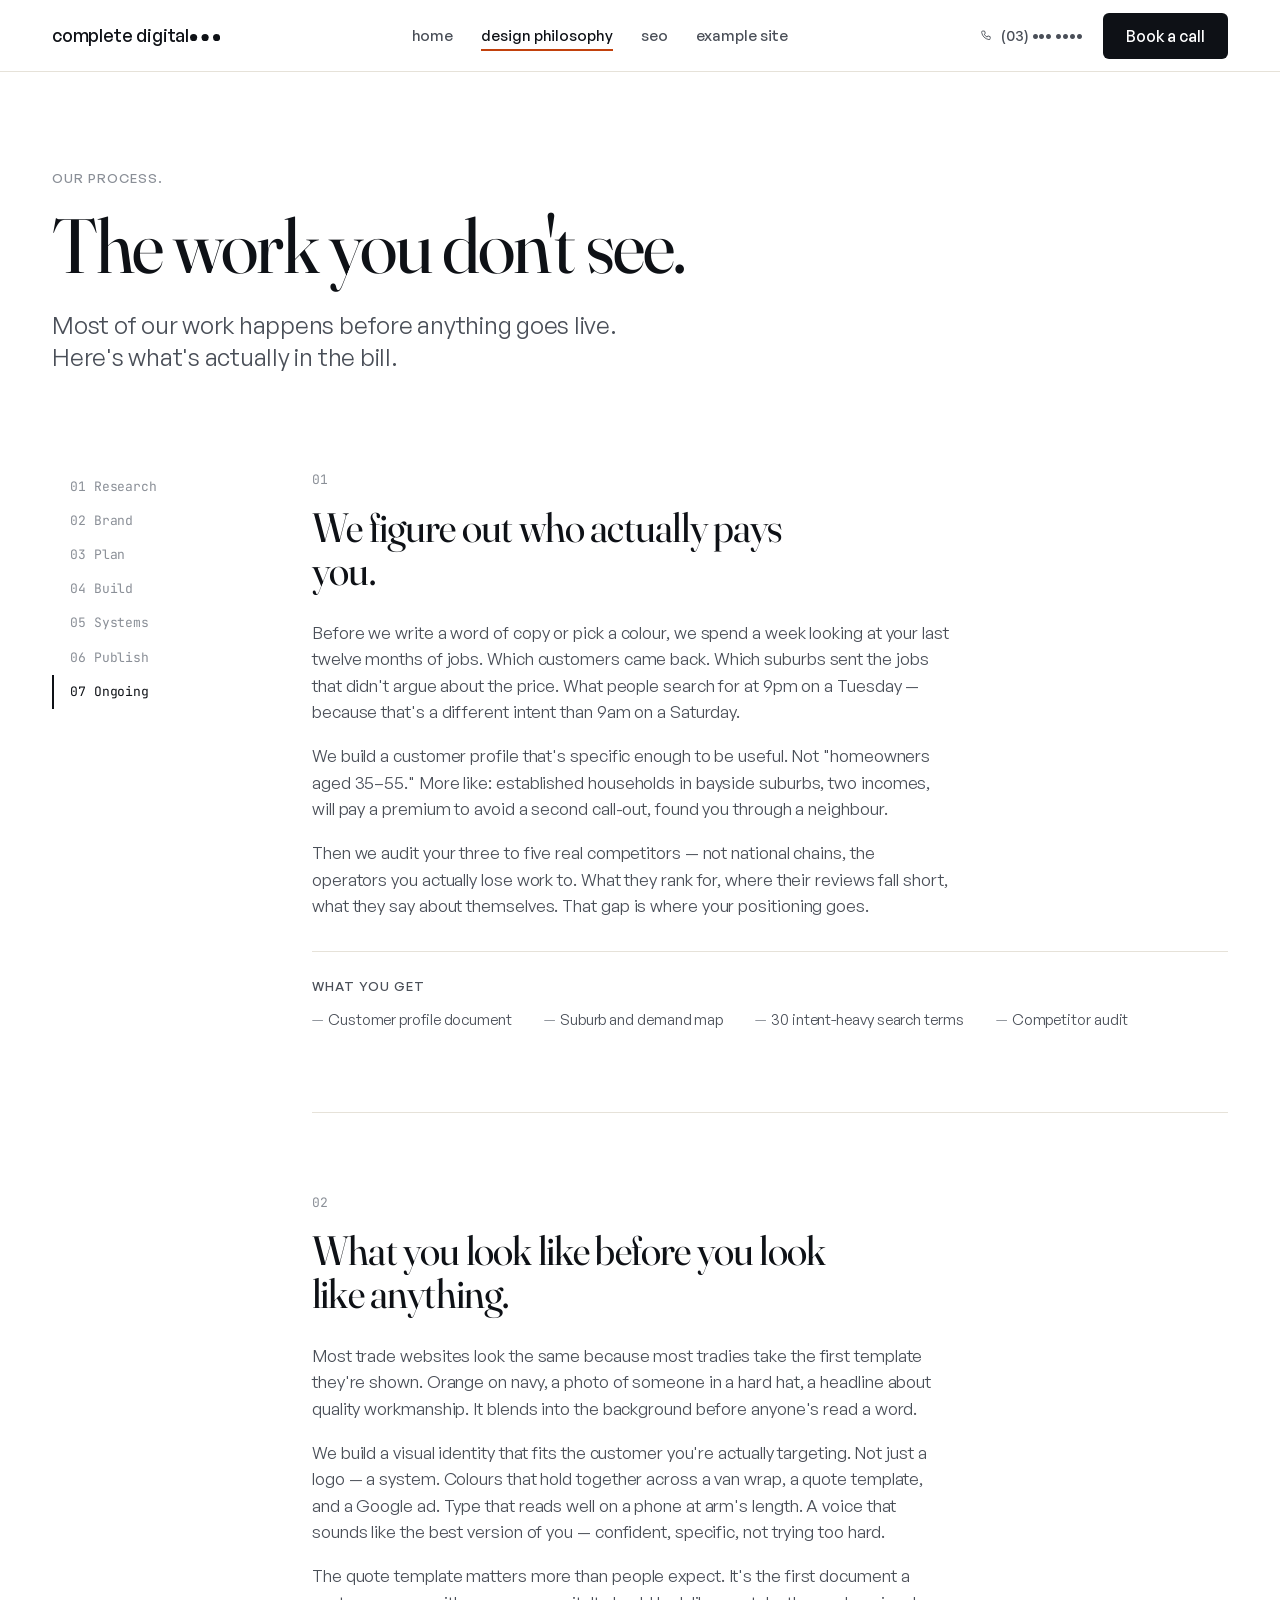
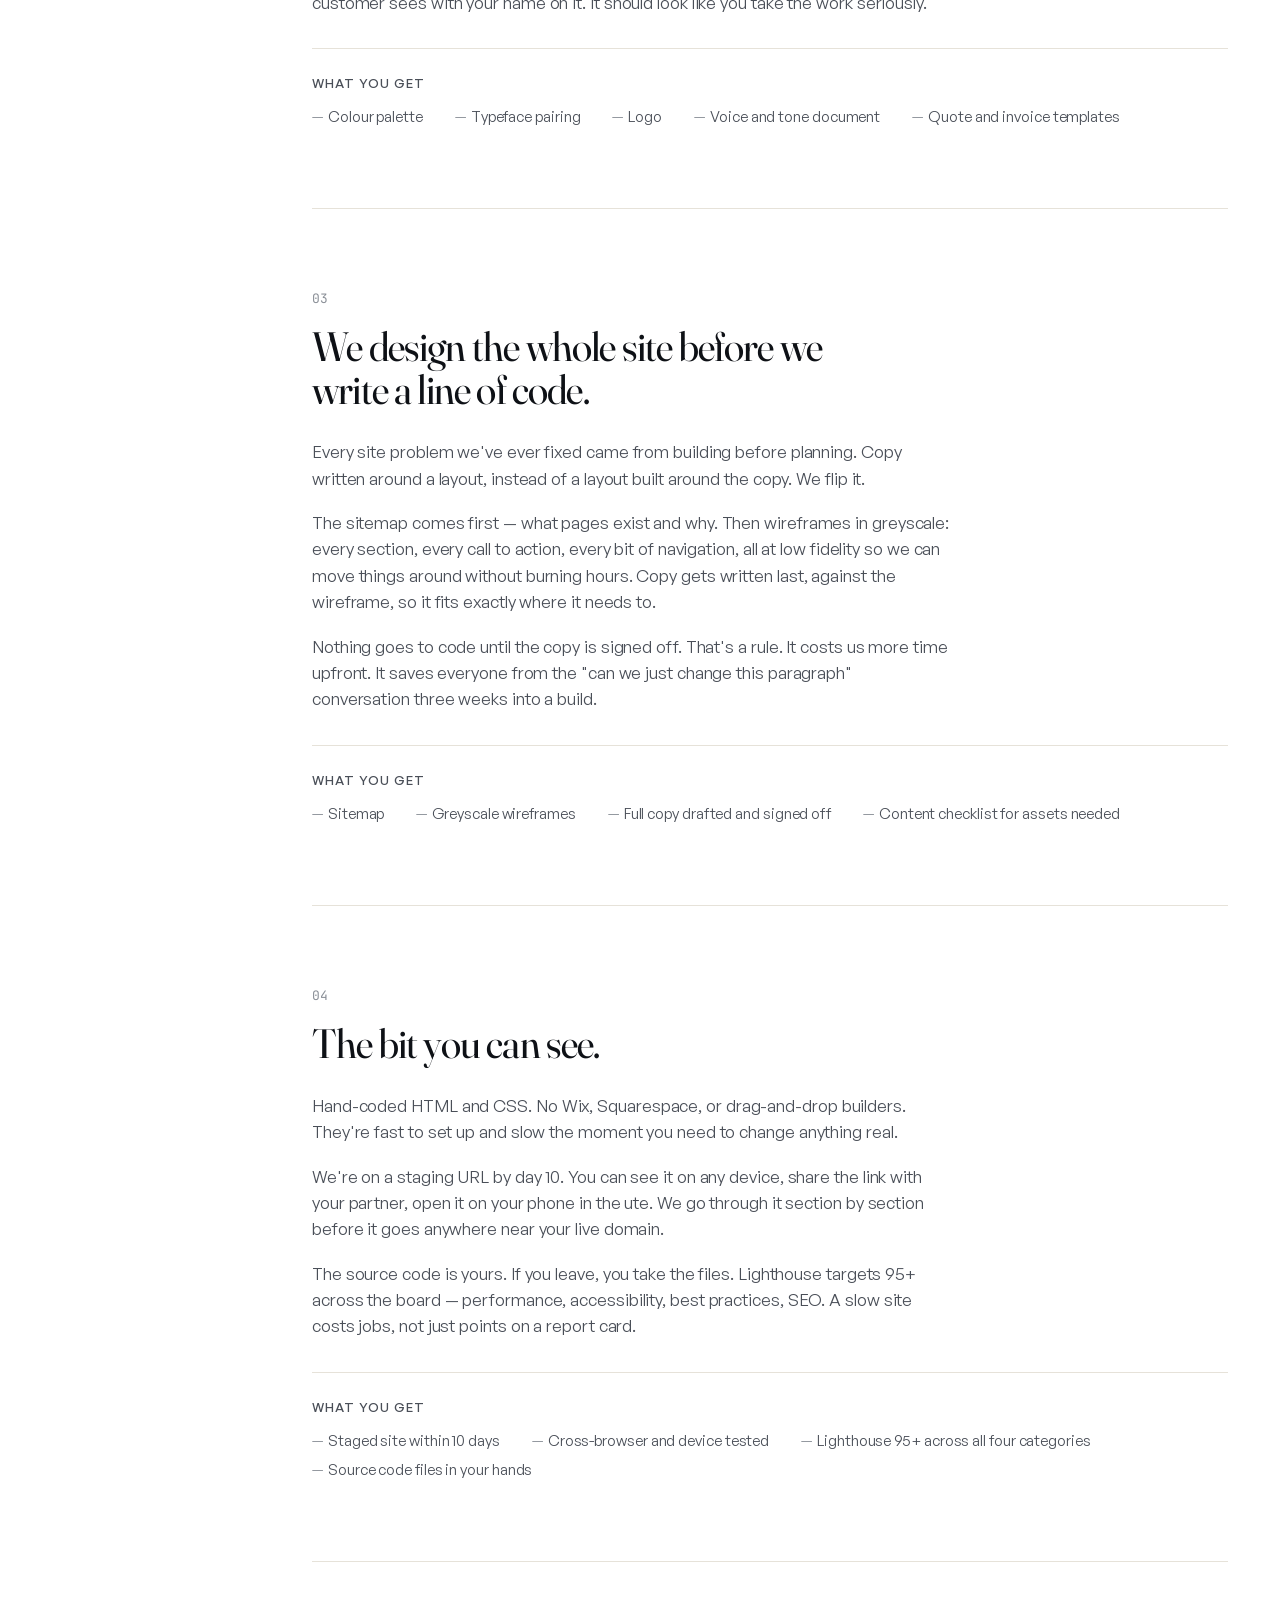
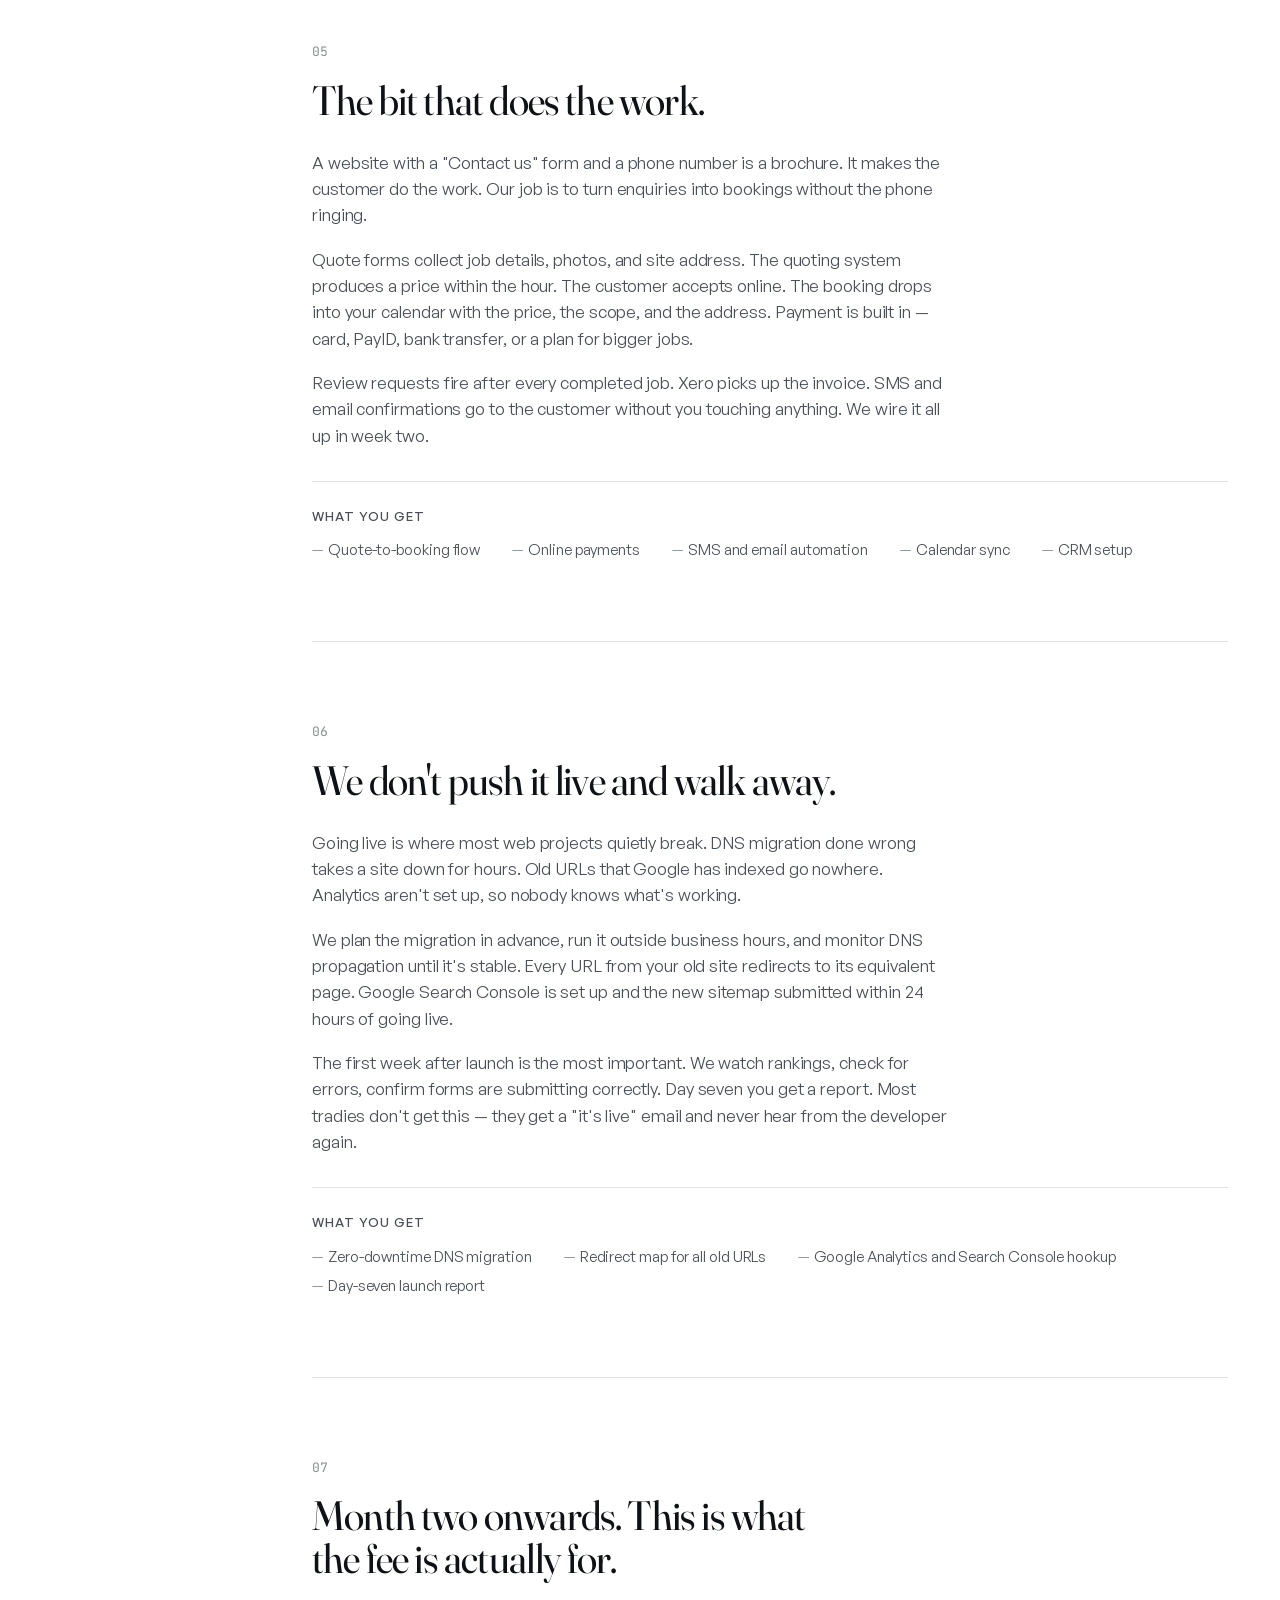
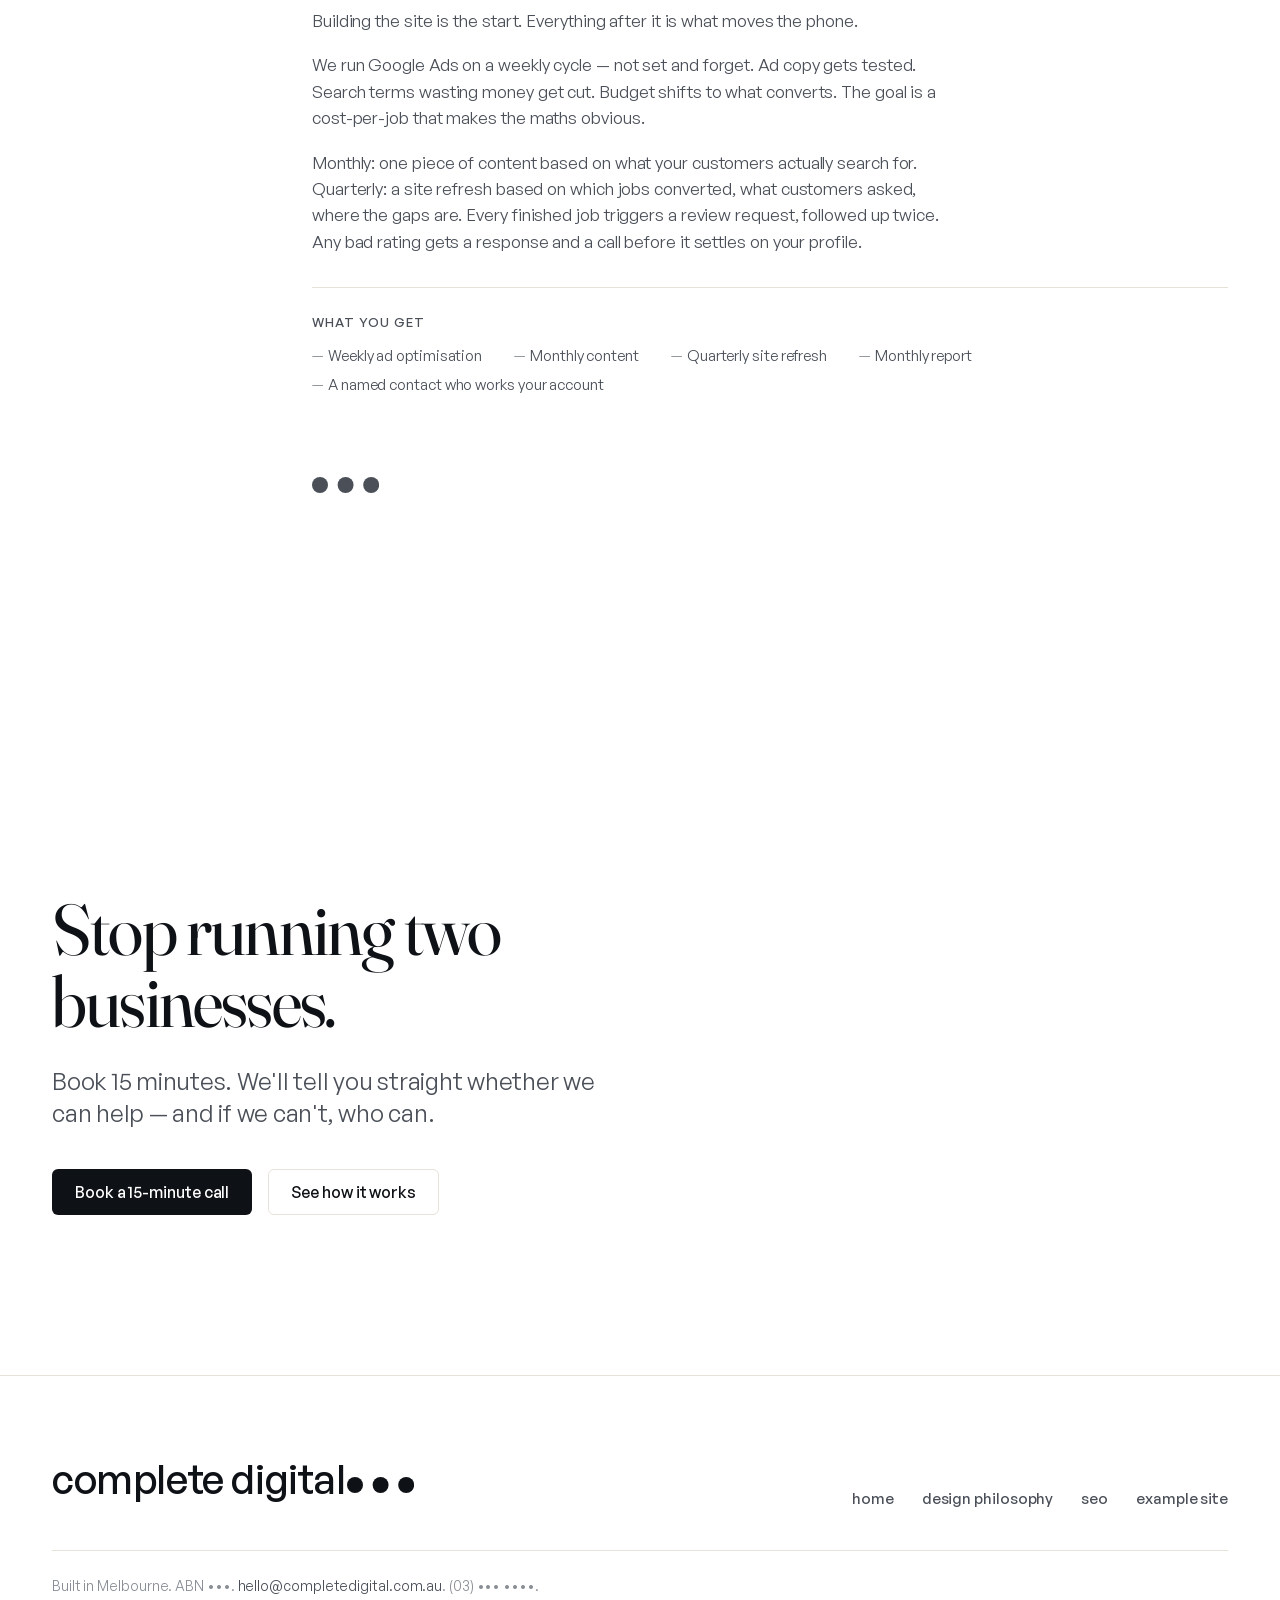
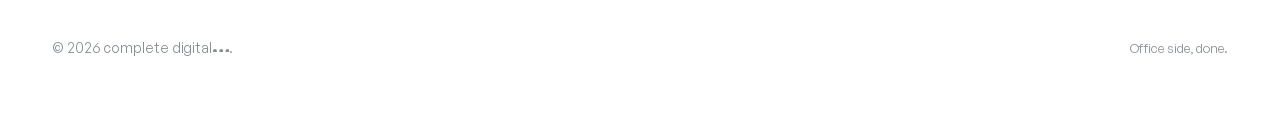
==== design-philosophy/index.html @ b942e928 "Add nav update and three inner pages Navbar now shows Home / Design philosophy / SEO / Example site " ====
<!DOCTYPE html>
<html lang="en-AU">
<head>
<meta charset="UTF-8">
<meta name="viewport" content="width=device-width, initial-scale=1">
<title>complete digital••• — design philosophy</title>
<meta name="description" content="Our seven-step process for building trade businesses: from research and brand identity through to live site, ongoing ads, and review management.">
<meta name="theme-color" content="#FFFFFF">
<link rel="icon" href="../favicon.svg" type="image/svg+xml">
<meta property="og:title" content="The work you don't see — complete digital•••">
<meta property="og:description" content="Most of our work happens before anything goes live. Here's what's actually in the bill.">
<link rel="preload" href="../fonts/general-sans-400.woff2" as="font" type="font/woff2" crossorigin>
<link rel="preload" href="../fonts/general-sans-500.woff2" as="font" type="font/woff2" crossorigin>
<link rel="preload" href="../fonts/fraunces-latin.woff2" as="font" type="font/woff2" crossorigin>
<link rel="stylesheet" href="../styles.css">
</head>
<body>

<nav class="nav" aria-label="Primary">
  <div class="nav__inner">
    <a class="logo" href="../" aria-label="complete digital, home">
      <span class="logo__words">complete digital</span><span class="logo__dots">
        <svg class="dots" viewBox="0 0 8.4 2" aria-hidden="true" focusable="false"><circle cx="1" cy="1" r="1"/><circle cx="4.2" cy="1" r="1"/><circle cx="7.4" cy="1" r="1"/></svg>
      </span>
    </a>
    <div class="nav__links">
      <a href="../">home</a>
      <a href="../design-philosophy/" aria-current="page">design philosophy</a>
      <a href="../seo/">seo</a>
      <a href="../example/">example site</a>
    </div>
    <div class="nav__actions">
      <span class="nav__tel" aria-label="Phone, placeholder">
        <svg class="ico-phone" viewBox="0 0 24 24" aria-hidden="true" focusable="false"><path d="M6.5 3.5h3l1.4 4-2 1.3a11 11 0 0 0 5 5l1.3-2 4 1.4v3a2 2 0 0 1-2.2 2A16 16 0 0 1 4.5 5.7 2 2 0 0 1 6.5 3.5Z"/></svg>
        (03) ••• ••••
      </span>
      <a class="btn btn--primary" href="../#book">Book a call</a>
    </div>
  </div>
</nav>

<main>

  <header class="page-hero">
    <div class="container">
      <p class="meta page-hero__meta js-anim">Our process.</p>
      <h1 class="page-hero__title js-anim">The work you don't see.</h1>
      <p class="page-hero__sub lead js-anim">Most of our work happens before anything goes live. Here's what's actually in the bill.</p>
    </div>
  </header>

  <section class="section" style="padding-top:0">
    <div class="container">
      <div class="dp-layout">

        <!-- Sticky sidenav — desktop only, hides on mobile -->
        <nav class="dp-sidenav" aria-label="Steps">
          <a class="dp-navitem is-active" href="#dp-01" data-target="dp-01">01 Research</a>
          <a class="dp-navitem" href="#dp-02" data-target="dp-02">02 Brand</a>
          <a class="dp-navitem" href="#dp-03" data-target="dp-03">03 Plan</a>
          <a class="dp-navitem" href="#dp-04" data-target="dp-04">04 Build</a>
          <a class="dp-navitem" href="#dp-05" data-target="dp-05">05 Systems</a>
          <a class="dp-navitem" href="#dp-06" data-target="dp-06">06 Publish</a>
          <a class="dp-navitem" href="#dp-07" data-target="dp-07">07 Ongoing</a>
        </nav>

        <!-- Step content -->
        <div class="dp-steps">

          <section class="dp-step" id="dp-01">
            <span class="dp-step__num">01</span>
            <h2 class="dp-step__title">We figure out who actually pays you.</h2>
            <div class="dp-step__body">
              <p>Before we write a word of copy or pick a colour, we spend a week looking at your last twelve months of jobs. Which customers came back. Which suburbs sent the jobs that didn't argue about the price. What people search for at 9pm on a Tuesday — because that's a different intent than 9am on a Saturday.</p>
              <p>We build a customer profile that's specific enough to be useful. Not "homeowners aged 35–55." More like: established households in bayside suburbs, two incomes, will pay a premium to avoid a second call-out, found you through a neighbour.</p>
              <p>Then we audit your three to five real competitors — not national chains, the operators you actually lose work to. What they rank for, where their reviews fall short, what they say about themselves. That gap is where your positioning goes.</p>
            </div>
            <div class="dp-deliverables">
              <p class="caption">What you get</p>
              <ul>
                <li>Customer profile document</li>
                <li>Suburb and demand map</li>
                <li>30 intent-heavy search terms</li>
                <li>Competitor audit</li>
              </ul>
            </div>
          </section>

          <section class="dp-step" id="dp-02">
            <span class="dp-step__num">02</span>
            <h2 class="dp-step__title">What you look like before you look like anything.</h2>
            <div class="dp-step__body">
              <p>Most trade websites look the same because most tradies take the first template they're shown. Orange on navy, a photo of someone in a hard hat, a headline about quality workmanship. It blends into the background before anyone's read a word.</p>
              <p>We build a visual identity that fits the customer you're actually targeting. Not just a logo — a system. Colours that hold together across a van wrap, a quote template, and a Google ad. Type that reads well on a phone at arm's length. A voice that sounds like the best version of you — confident, specific, not trying too hard.</p>
              <p>The quote template matters more than people expect. It's the first document a customer sees with your name on it. It should look like you take the work seriously.</p>
            </div>
            <div class="dp-deliverables">
              <p class="caption">What you get</p>
              <ul>
                <li>Colour palette</li>
                <li>Typeface pairing</li>
                <li>Logo</li>
                <li>Voice and tone document</li>
                <li>Quote and invoice templates</li>
              </ul>
            </div>
          </section>

          <section class="dp-step" id="dp-03">
            <span class="dp-step__num">03</span>
            <h2 class="dp-step__title">We design the whole site before we write a line of code.</h2>
            <div class="dp-step__body">
              <p>Every site problem we've ever fixed came from building before planning. Copy written around a layout, instead of a layout built around the copy. We flip it.</p>
              <p>The sitemap comes first — what pages exist and why. Then wireframes in greyscale: every section, every call to action, every bit of navigation, all at low fidelity so we can move things around without burning hours. Copy gets written last, against the wireframe, so it fits exactly where it needs to.</p>
              <p>Nothing goes to code until the copy is signed off. That's a rule. It costs us more time upfront. It saves everyone from the "can we just change this paragraph" conversation three weeks into a build.</p>
            </div>
            <div class="dp-deliverables">
              <p class="caption">What you get</p>
              <ul>
                <li>Sitemap</li>
                <li>Greyscale wireframes</li>
                <li>Full copy drafted and signed off</li>
                <li>Content checklist for assets needed</li>
              </ul>
            </div>
          </section>

          <section class="dp-step" id="dp-04">
            <span class="dp-step__num">04</span>
            <h2 class="dp-step__title">The bit you can see.</h2>
            <div class="dp-step__body">
              <p>Hand-coded HTML and CSS. No Wix, Squarespace, or drag-and-drop builders. They're fast to set up and slow the moment you need to change anything real.</p>
              <p>We're on a staging URL by day 10. You can see it on any device, share the link with your partner, open it on your phone in the ute. We go through it section by section before it goes anywhere near your live domain.</p>
              <p>The source code is yours. If you leave, you take the files. Lighthouse targets 95+ across the board — performance, accessibility, best practices, SEO. A slow site costs jobs, not just points on a report card.</p>
            </div>
            <div class="dp-deliverables">
              <p class="caption">What you get</p>
              <ul>
                <li>Staged site within 10 days</li>
                <li>Cross-browser and device tested</li>
                <li>Lighthouse 95+ across all four categories</li>
                <li>Source code files in your hands</li>
              </ul>
            </div>
          </section>

          <section class="dp-step" id="dp-05">
            <span class="dp-step__num">05</span>
            <h2 class="dp-step__title">The bit that does the work.</h2>
            <div class="dp-step__body">
              <p>A website with a "Contact us" form and a phone number is a brochure. It makes the customer do the work. Our job is to turn enquiries into bookings without the phone ringing.</p>
              <p>Quote forms collect job details, photos, and site address. The quoting system produces a price within the hour. The customer accepts online. The booking drops into your calendar with the price, the scope, and the address. Payment is built in — card, PayID, bank transfer, or a plan for bigger jobs.</p>
              <p>Review requests fire after every completed job. Xero picks up the invoice. SMS and email confirmations go to the customer without you touching anything. We wire it all up in week two.</p>
            </div>
            <div class="dp-deliverables">
              <p class="caption">What you get</p>
              <ul>
                <li>Quote-to-booking flow</li>
                <li>Online payments</li>
                <li>SMS and email automation</li>
                <li>Calendar sync</li>
                <li>CRM setup</li>
              </ul>
            </div>
          </section>

          <section class="dp-step" id="dp-06">
            <span class="dp-step__num">06</span>
            <h2 class="dp-step__title">We don't push it live and walk away.</h2>
            <div class="dp-step__body">
              <p>Going live is where most web projects quietly break. DNS migration done wrong takes a site down for hours. Old URLs that Google has indexed go nowhere. Analytics aren't set up, so nobody knows what's working.</p>
              <p>We plan the migration in advance, run it outside business hours, and monitor DNS propagation until it's stable. Every URL from your old site redirects to its equivalent page. Google Search Console is set up and the new sitemap submitted within 24 hours of going live.</p>
              <p>The first week after launch is the most important. We watch rankings, check for errors, confirm forms are submitting correctly. Day seven you get a report. Most tradies don't get this — they get a "it's live" email and never hear from the developer again.</p>
            </div>
            <div class="dp-deliverables">
              <p class="caption">What you get</p>
              <ul>
                <li>Zero-downtime DNS migration</li>
                <li>Redirect map for all old URLs</li>
                <li>Google Analytics and Search Console hookup</li>
                <li>Day-seven launch report</li>
              </ul>
            </div>
          </section>

          <section class="dp-step" id="dp-07">
            <span class="dp-step__num">07</span>
            <h2 class="dp-step__title">Month two onwards. This is what the fee is actually for.</h2>
            <div class="dp-step__body">
              <p>Building the site is the start. Everything after it is what moves the phone.</p>
              <p>We run Google Ads on a weekly cycle — not set and forget. Ad copy gets tested. Search terms wasting money get cut. Budget shifts to what converts. The goal is a cost-per-job that makes the maths obvious.</p>
              <p>Monthly: one piece of content based on what your customers actually search for. Quarterly: a site refresh based on which jobs converted, what customers asked, where the gaps are. Every finished job triggers a review request, followed up twice. Any bad rating gets a response and a call before it settles on your profile.</p>
            </div>
            <div class="dp-deliverables">
              <p class="caption">What you get</p>
              <ul>
                <li>Weekly ad optimisation</li>
                <li>Monthly content</li>
                <li>Quarterly site refresh</li>
                <li>Monthly report</li>
                <li>A named contact who works your account</li>
              </ul>
            </div>
            <div class="terminator terminator--left"><svg class="dots" viewBox="0 0 8.4 2" aria-hidden="true" focusable="false"><circle cx="1" cy="1" r="1"/><circle cx="4.2" cy="1" r="1"/><circle cx="7.4" cy="1" r="1"/></svg></div>
          </section>

        </div><!-- /.dp-steps -->
      </div><!-- /.dp-layout -->
    </div>
  </section>

  <!-- Final CTA -->
  <section class="section final" id="book">
    <div class="container">
      <h2 class="final__title">Stop running two businesses.</h2>
      <p class="final__body lead">Book 15 minutes. We'll tell you straight whether we can help — and if we can't, who can.</p>
      <div class="final__ctas">
        <a class="btn btn--primary" href="../#book">Book a 15-minute call</a>
        <a class="btn btn--secondary" href="../#how">See how it works</a>
      </div>
    </div>
  </section>

</main>

<footer class="footer">
  <div class="container">
    <div class="footer__top">
      <a class="logo logo--lg" href="../" aria-label="complete digital, home">
        <span class="logo__words">complete digital</span><span class="logo__dots">
          <svg class="dots" viewBox="0 0 8.4 2" aria-hidden="true" focusable="false"><circle cx="1" cy="1" r="1"/><circle cx="4.2" cy="1" r="1"/><circle cx="7.4" cy="1" r="1"/></svg>
        </span>
      </a>
      <div class="footer__links">
        <a href="../">home</a>
        <a href="../design-philosophy/">design philosophy</a>
        <a href="../seo/">seo</a>
        <a href="../example/">example site</a>
      </div>
    </div>
    <div class="footer__meta">
      <p>Built in Melbourne. ABN •••. <a href="mailto:hello@completedigital.com.au">hello@completedigital.com.au</a>. (03) ••• ••••.</p>
    </div>
    <div class="footer__legal">
      <p class="footer__copy">© 2026 complete digital<span class="dots-inline dots-inline--sm"><svg class="dots" viewBox="0 0 8.4 2" aria-hidden="true" focusable="false"><circle cx="1" cy="1" r="1"/><circle cx="4.2" cy="1" r="1"/><circle cx="7.4" cy="1" r="1"/></svg></span>.</p>
      <p class="footer__fine">Office side, done.</p>
    </div>
  </div>
</footer>

<script src="../main.js"></script>
</body>
</html>
---- styles.css ----
/* ============================================================
   complete digital••• — stylesheet
   Near-greyscale, one clay accent, editorial serif + modern sans.
   ============================================================ */

/* ---------- Fonts (self-hosted, latin) ---------- */
@font-face {
  font-family: 'General Sans';
  src: url('fonts/general-sans-400.woff2') format('woff2');
  font-weight: 400; font-style: normal; font-display: swap;
}
@font-face {
  font-family: 'General Sans';
  src: url('fonts/general-sans-500.woff2') format('woff2');
  font-weight: 500; font-style: normal; font-display: swap;
}
@font-face {
  font-family: 'General Sans';
  src: url('fonts/general-sans-600.woff2') format('woff2');
  font-weight: 600; font-style: normal; font-display: swap;
}
@font-face {
  font-family: 'Fraunces';
  src: url('fonts/fraunces-latin.woff2') format('woff2');
  font-weight: 400 500; font-style: normal; font-display: swap;
}
@font-face {
  font-family: 'JetBrains Mono';
  src: url('fonts/jetbrains-mono-latin.woff2') format('woff2');
  font-weight: 400; font-style: normal; font-display: swap;
}

/* ---------- Tokens ---------- */
:root {
  --bg: #FFFFFF;
  --bg-warm: #F7F5F0;
  --ink: #0E1116;
  --ink-2: #4A4F58;
  --ink-3: #8A8F97;
  --rule: #E6E2D9;
  --accent: #C2410C;

  --serif: 'Fraunces', Georgia, 'Times New Roman', serif;
  --sans: 'General Sans', system-ui, sans-serif;
  --mono: 'JetBrains Mono', ui-monospace, monospace;

  --maxw: 1240px;
  --pad: 32px;
  --gap: 24px;
  --rhythm: 160px;

  --ease: cubic-bezier(0.2, 0.0, 0.0, 1.0);
}

/* ---------- Reset ---------- */
*, *::before, *::after { box-sizing: border-box; }
html { -webkit-text-size-adjust: 100%; scroll-behavior: smooth; }
body {
  margin: 0;
  background: var(--bg);
  color: var(--ink);
  font-family: var(--sans);
  font-size: 17px;
  line-height: 1.55;
  font-weight: 400;
  letter-spacing: -0.005em;
  -webkit-font-smoothing: antialiased;
  text-rendering: optimizeLegibility;
  padding-top: 72px; /* fixed nav */
}
@media (prefers-reduced-motion: reduce) {
  html { scroll-behavior: auto; }
}
h1, h2, h3, p, dl, dd, dt, figure, ol, ul { margin: 0; }
ol, ul { padding: 0; list-style: none; }
a { color: inherit; text-decoration: none; }
svg { display: block; }
:focus-visible { outline: 2px solid var(--ink); outline-offset: 2px; border-radius: 1px; }

/* ---------- Layout ---------- */
.container {
  max-width: var(--maxw);
  margin: 0 auto;
  padding: 0 var(--pad);
}
.section { padding-block: var(--rhythm); }
.section + .section { padding-top: var(--rhythm); }

/* Full-bleed warm sections sit edge to edge */
.section--warm { background: var(--bg-warm); }

/* ---------- The dots motif ---------- */
.dots {
  height: 0.34em;
  width: auto;
  fill: currentColor;
  display: inline-block;
  vertical-align: 0.04em;       /* raised ~10% so they read as discs */
}
.dots-inline { white-space: nowrap; }
.dots-inline .dots { margin-left: 0.06em; }
.dots-inline--sm .dots { height: 0.28em; }

/* ---------- Typography helpers ---------- */
.meta, .caption {
  font-family: var(--sans);
  font-size: 13px;
  font-weight: 500;
  text-transform: uppercase;
  letter-spacing: 0.08em;
  color: var(--ink-3);
  margin: 0;
}
.caption { color: var(--ink-2); }
.lead {
  font-size: 24px;
  line-height: 1.35;
  font-weight: 400;
  color: var(--ink-2);
  letter-spacing: -0.01em;
}

/* ---------- Buttons ---------- */
.btn {
  position: relative;
  display: inline-flex;
  align-items: center;
  gap: 8px;
  font-family: var(--sans);
  font-size: 16px;
  font-weight: 500;
  line-height: 1;
  letter-spacing: -0.005em;
  padding: 14px 22px;
  border-radius: 6px;
  border: 1px solid transparent;
  cursor: pointer;
  transition: opacity 0.15s var(--ease);
}
.btn--primary { background: var(--ink); color: #fff; }
.btn--secondary { background: transparent; color: var(--ink); border-color: var(--rule); }
.btn--primary::after {
  content: "";
  position: absolute;
  left: 50%;
  bottom: -8px;
  width: 5px; height: 5px;
  margin-left: -2.5px;
  border-radius: 50%;
  background: var(--accent);
  opacity: 0;
  transition: opacity 0.15s var(--ease);
}
.btn--primary:hover::after { opacity: 1; }
.btn--secondary:hover { border-color: var(--ink); }

/* ---------- Nav ---------- */
.nav {
  position: fixed;
  top: 0; left: 0; right: 0;
  height: 72px;
  background: var(--bg);
  border-bottom: 1px solid var(--rule);
  z-index: 100;
  transition: box-shadow 0.2s var(--ease);
}
.nav.is-scrolled { box-shadow: 0 1px 0 rgba(14,17,22,0.06); }
.nav__inner {
  max-width: var(--maxw);
  margin: 0 auto;
  height: 100%;
  padding: 0 var(--pad);
  display: flex;
  align-items: center;
  justify-content: space-between;
  gap: 32px;
}
.nav__links { display: flex; gap: 28px; }
.nav__links a {
  font-size: 15px;
  font-weight: 500;
  color: var(--ink-2);
  position: relative;
  padding: 4px 0;
}
.nav__links a::after {
  content: "";
  position: absolute;
  left: 0; right: 0; bottom: 0;
  height: 1px;
  background: var(--ink);
  transform: scaleX(0);
  transform-origin: left;
  transition: transform 0.18s var(--ease);
}
.nav__links a:hover { color: var(--ink); }
.nav__links a:hover::after { transform: scaleX(1); }

.nav__actions { display: flex; align-items: center; gap: 20px; }
.nav__tel {
  display: inline-flex;
  align-items: center;
  gap: 8px;
  font-size: 15px;
  font-weight: 500;
  color: var(--ink-2);
  white-space: nowrap;
}
.ico-phone {
  width: 14px; height: 14px;
  fill: none;
  stroke: currentColor;
  stroke-width: 1.5;
  stroke-linejoin: round;
}

/* ---------- Logo ---------- */
.logo {
  display: inline-flex;
  align-items: baseline;
  font-family: var(--sans);
  font-size: 18px;
  color: var(--ink);
  letter-spacing: -0.01em;
}
.logo__words { font-weight: 500; }
.logo__dots { font-weight: 600; }
.logo__dots .dots { height: 0.4em; margin-left: 0.04em; }
.logo--lg { font-size: 40px; }

/* ---------- Hero ---------- */
.hero { padding-top: 120px; padding-bottom: var(--rhythm); }
.hero__meta { margin-bottom: 28px; }
.hero__title {
  font-family: var(--serif);
  font-weight: 400;
  font-variation-settings: "opsz" 144;
  font-size: clamp(44px, 7.6vw, 96px);
  line-height: 0.98;
  letter-spacing: -0.025em;
  color: var(--ink);
  max-width: 14ch;
  margin-bottom: 32px;
}
.hero__title .dots { height: 0.3em; vertical-align: 0.02em; }
.u-accent {
  text-decoration: underline;
  text-decoration-color: var(--accent);
  text-decoration-thickness: 0.045em;
  text-underline-offset: 0.12em;
}
.hero__sub { max-width: 620px; margin-bottom: 40px; }
.hero__ctas { display: flex; gap: 16px; flex-wrap: wrap; margin-bottom: 28px; }
.hero__guarantee {
  font-size: 14px;
  color: var(--ink-3);
  max-width: 560px;
  margin: 0;
}

/* ---------- Section heads (asymmetric) ---------- */
.sec-head {
  display: grid;
  grid-template-columns: 1fr 9fr;
  gap: var(--gap);
  margin-bottom: 64px;
}
.sec-num {
  font-family: var(--mono);
  font-size: 13px;
  font-weight: 400;
  color: var(--ink-3);
  padding-top: 14px;
}
.sec-head__body { max-width: 760px; }
.sec-title {
  font-family: var(--serif);
  font-weight: 400;
  font-variation-settings: "opsz" 110;
  font-size: clamp(32px, 4.4vw, 52px);
  line-height: 1.05;
  letter-spacing: -0.02em;
  color: var(--ink);
}
.sec-lead { margin-top: 20px; }
.sec-support { margin-top: 24px; color: var(--ink-2); max-width: 620px; }
.sec-foot { margin-top: 48px; font-size: 14px; color: var(--ink-3); }

/* ---------- 02 Steps ---------- */
.steps {
  display: grid;
  grid-template-columns: repeat(3, 1fr);
  gap: 56px var(--gap);
}
.step__num {
  font-family: var(--mono);
  font-size: 13px;
  color: var(--ink-3);
  display: block;
  margin-bottom: 20px;
}
.step__ico {
  width: 44px; height: 44px;
  fill: none;
  stroke: var(--ink);
  stroke-width: 1.5;
  stroke-linecap: round;
  stroke-linejoin: round;
  margin-bottom: 24px;
}
.step__title {
  font-family: var(--sans);
  font-size: 18px;
  font-weight: 600;
  letter-spacing: -0.01em;
  margin-bottom: 10px;
}
.step__body { color: var(--ink-2); max-width: 34ch; }

/* ---------- 03 Services ---------- */
.services {
  display: grid;
  grid-template-columns: repeat(3, 1fr);
  gap: 48px var(--gap);
}
.services__col .caption { margin-bottom: 24px; }
.svc-list dt {
  font-weight: 500;
  color: var(--ink);
  margin-top: 24px;
}
.svc-list dt:first-of-type { margin-top: 0; }
.svc-list dd {
  color: var(--ink-2);
  font-size: 16px;
  line-height: 1.5;
  margin-top: 2px;
}

/* ---------- 04 Reviews ---------- */
.section--reviews .lead { max-width: 720px; }

/* ---------- 05 Guarantee ---------- */
.guarantee { background: var(--bg-warm); }
.guarantee__inner {
  display: flex;
  flex-direction: column;
  align-items: center;
  text-align: center;
}
.guarantee__strip {
  width: 24px;
  height: 2px;
  background: var(--accent);
  margin-bottom: 16px;
}
.guarantee__title {
  font-family: var(--serif);
  font-weight: 400;
  font-variation-settings: "opsz" 110;
  font-size: clamp(32px, 4.4vw, 52px);
  line-height: 1.05;
  letter-spacing: -0.02em;
  max-width: 18ch;
}
.guarantee__body {
  font-size: 22px;
  line-height: 1.4;
  color: var(--ink-2);
  max-width: 620px;
  margin-top: 28px;
}
.guarantee__foot {
  font-size: 14px;
  color: var(--ink-3);
  max-width: 560px;
  margin-top: 32px;
}

/* ---------- 06 FAQ ---------- */
.faq { border-top: 1px solid var(--rule); max-width: 880px; }
.faq__item { border-bottom: 1px solid var(--rule); }
.faq__item summary {
  list-style: none;
  cursor: pointer;
  display: flex;
  align-items: center;
  justify-content: space-between;
  gap: 24px;
  padding: 28px 0;
  font-size: 20px;
  font-weight: 500;
  letter-spacing: -0.01em;
  color: var(--ink);
}
.faq__item summary::-webkit-details-marker { display: none; }
.faq__mark {
  position: relative;
  flex: none;
  width: 14px; height: 14px;
}
.faq__mark::before, .faq__mark::after {
  content: "";
  position: absolute;
  background: var(--ink-2);
  transition: opacity 0.15s var(--ease);
}
.faq__mark::before { top: 6.5px; left: 0; width: 14px; height: 1px; }
.faq__mark::after { left: 6.5px; top: 0; width: 1px; height: 14px; }
.faq__item[open] .faq__mark::after { opacity: 0; }
.faq__item p {
  color: var(--ink-2);
  max-width: 64ch;
  padding-bottom: 28px;
  margin-top: -6px;
}

/* ---------- 08 Final ---------- */
.final__title {
  font-family: var(--serif);
  font-weight: 400;
  font-variation-settings: "opsz" 120;
  font-size: clamp(40px, 6vw, 72px);
  line-height: 1.0;
  letter-spacing: -0.025em;
  max-width: 16ch;
}
.final__body { max-width: 560px; margin-top: 28px; }
.final__ctas { display: flex; gap: 16px; flex-wrap: wrap; margin-top: 40px; }

/* ---------- Section terminator ---------- */
.terminator {
  margin-top: 80px;
  color: var(--ink-2);
  display: flex;
  justify-content: center;
}
.terminator--left { justify-content: flex-start; }
.terminator .dots { height: 16px; }

/* ---------- Footer ---------- */
.footer {
  border-top: 1px solid var(--rule);
  padding-block: 72px;
}
.footer__top {
  display: flex;
  align-items: flex-end;
  justify-content: space-between;
  gap: 32px;
  flex-wrap: wrap;
}
.footer__links { display: flex; gap: 28px; }
.footer__links a { font-size: 15px; font-weight: 500; color: var(--ink-2); }
.footer__links a:hover { color: var(--ink); }
.footer__meta {
  border-top: 1px solid var(--rule);
  margin-top: 40px;
  padding-top: 24px;
}
.footer__meta p { font-size: 14px; color: var(--ink-3); }
.footer__meta a { color: var(--ink-2); }
.footer__meta a:hover { color: var(--ink); text-decoration: underline; text-underline-offset: 3px; }
.footer__legal {
  display: flex;
  justify-content: space-between;
  align-items: baseline;
  gap: 24px;
  margin-top: 40px;
}
.footer__copy { font-size: 14px; color: var(--ink-3); }
.footer__fine { font-size: 13px; color: var(--ink-3); }

/* ---------- Hero intro animation (once per session) ---------- */
body.intro .hero .js-anim {
  opacity: 0;
  transform: translateY(8px);
}
body.intro.is-in .hero .js-anim {
  opacity: 1;
  transform: none;
  transition: opacity 0.4s var(--ease), transform 0.4s var(--ease);
}
body.intro.is-in .hero__sub { transition-delay: 0.08s; }
body.intro.is-in .hero__ctas { transition-delay: 0.16s; }
body.intro.is-in .hero__guarantee { transition-delay: 0.24s; }
@media (prefers-reduced-motion: reduce) {
  body.intro .hero .js-anim { opacity: 1; transform: none; }
}

/* ============================================================
   Mobile — single reflow at 768px
   ============================================================ */
@media (max-width: 768px) {
  :root { --pad: 20px; --rhythm: 96px; }
  body { padding-top: 64px; font-size: 16px; }

  .nav { height: 64px; }
  .nav__links, .nav__tel { display: none; }

  .hero { padding-top: 72px; }
  .hero__meta { margin-bottom: 20px; }
  .hero__title { font-size: clamp(44px, 11vw, 52px); margin-bottom: 24px; }
  .hero__sub { font-size: 20px; margin-bottom: 32px; }

  .sec-head {
    grid-template-columns: 1fr;
    gap: 12px;
    margin-bottom: 40px;
  }
  .sec-num { padding-top: 0; }
  .lead { font-size: 20px; }

  .steps { grid-template-columns: 1fr; gap: 44px; }
  .step__body { max-width: none; }

  .services { grid-template-columns: 1fr; gap: 40px; }

  .guarantee__body { font-size: 20px; }

  .faq__item summary { font-size: 18px; padding: 22px 0; }

  .footer__top { align-items: flex-start; }
  .logo--lg { font-size: 30px; }
  .footer__legal { flex-direction: column; gap: 8px; }

  .terminator { margin-top: 56px; }
}

@media (max-width: 768px) and (min-width: 0px) {
  .final__ctas .btn, .hero__ctas .btn { flex: 1 1 auto; justify-content: center; }
}

/* ============================================================
   Multi-page additions
   ============================================================ */

/* ---------- Active nav link (2px accent, always visible) ---------- */
.nav__links a[aria-current="page"] { color: var(--ink); }
.nav__links a[aria-current="page"]::after {
  height: 2px;
  background: var(--accent);
  transform: scaleX(1);
  transition: none;
}

/* ---------- Inner-page hero (compact) ---------- */
.page-hero { padding-top: 96px; padding-bottom: 96px; }
.page-hero__meta { margin-bottom: 20px; }
.page-hero__title {
  font-family: var(--serif);
  font-weight: 400;
  font-variation-settings: "opsz" 120;
  font-size: clamp(40px, 6vw, 80px);
  line-height: 1.0;
  letter-spacing: -0.025em;
  color: var(--ink);
  margin-bottom: 24px;
  max-width: 16ch;
}
.page-hero__sub { max-width: 620px; color: var(--ink-2); }

/* ---------- Design philosophy — grid ---------- */
.dp-layout {
  display: grid;
  grid-template-columns: 180px 1fr;
  gap: 80px;
  align-items: start;
}
.dp-sidenav {
  position: sticky;
  top: calc(72px + 48px);
}
.dp-navitem {
  display: block;
  font-family: var(--mono);
  font-size: 13px;
  color: var(--ink-3);
  padding: 8px 0 8px 16px;
  border-left: 2px solid transparent;
  line-height: 1.4;
  text-decoration: none;
  transition: color 0.15s var(--ease), border-color 0.15s var(--ease);
}
.dp-navitem.is-active { color: var(--ink); border-left-color: var(--ink); }
.dp-navitem:hover { color: var(--ink-2); }

/* ---------- Design philosophy — steps ---------- */
.dp-step {
  padding-block: 80px;
  border-top: 1px solid var(--rule);
}
.dp-step:first-child { border-top: none; padding-top: 0; }
.dp-step__num {
  display: block;
  font-family: var(--mono);
  font-size: 13px;
  color: var(--ink-3);
  margin-bottom: 16px;
}
.dp-step__title {
  font-family: var(--serif);
  font-weight: 400;
  font-variation-settings: "opsz" 100;
  font-size: clamp(28px, 3.2vw, 42px);
  line-height: 1.05;
  letter-spacing: -0.02em;
  color: var(--ink);
  margin-bottom: 28px;
  max-width: 22ch;
}
.dp-step__body p { color: var(--ink-2); max-width: 64ch; }
.dp-step__body p + p { margin-top: 18px; }

/* ---------- Deliverables ---------- */
.dp-deliverables {
  margin-top: 32px;
  padding-top: 24px;
  border-top: 1px solid var(--rule);
}
.dp-deliverables .caption { margin-bottom: 12px; }
.dp-deliverables ul { list-style: none; padding: 0; display: flex; flex-wrap: wrap; gap: 6px 32px; }
.dp-deliverables li {
  font-size: 15px;
  color: var(--ink-2);
  padding-left: 16px;
  position: relative;
}
.dp-deliverables li::before { content: "—"; position: absolute; left: 0; color: var(--ink-3); }

/* ---------- SEO page sections ---------- */
.seo-sections { border-top: 1px solid var(--rule); }
.seo-item {
  display: grid;
  grid-template-columns: 1fr 9fr;
  gap: var(--gap);
  padding-block: 72px;
  border-bottom: 1px solid var(--rule);
}
.seo-item__num {
  font-family: var(--mono);
  font-size: 13px;
  color: var(--ink-3);
  padding-top: 12px;
}
.seo-item__title {
  font-family: var(--serif);
  font-weight: 400;
  font-variation-settings: "opsz" 100;
  font-size: clamp(28px, 3.2vw, 44px);
  line-height: 1.05;
  letter-spacing: -0.02em;
  color: var(--ink);
  margin-bottom: 24px;
  max-width: 24ch;
}
.seo-item__body p { color: var(--ink-2); max-width: 64ch; }
.seo-item__body p + p { margin-top: 16px; }

/* ---------- Example — phone mockup ---------- */
.example-stage {
  padding-block: 120px;
  display: flex;
  flex-direction: column;
  align-items: center;
  gap: 36px;
}
.phone {
  position: relative;
  width: 390px;
  height: 800px;
  border: 1.5px solid var(--ink);
  border-radius: 50px;
  background: #fff;
  overflow: hidden;
  flex: none;
}
.phone__island {
  position: absolute;
  top: 16px;
  left: 50%;
  transform: translateX(-50%);
  width: 120px;
  height: 36px;
  background: var(--ink);
  border-radius: 20px;
  z-index: 2;
}
.phone__screen {
  position: absolute;
  top: 66px;
  left: 0; right: 0; bottom: 0;
  overflow: hidden;
  border-radius: 32px 32px 0 0;
}
.phone__screen iframe {
  width: 100%;
  height: 100%;
  border: none;
  display: block;
}
.phone-caption {
  font-size: 14px;
  color: var(--ink-3);
  text-align: center;
  min-height: 22px;
}

/* ---------- Mobile updates for new pages ---------- */
@media (max-width: 1024px) {
  .dp-layout { grid-template-columns: 160px 1fr; gap: 48px; }
}
@media (max-width: 768px) {
  .page-hero { padding-top: 64px; padding-bottom: 64px; }
  .page-hero__title { font-size: clamp(36px, 9vw, 48px); }
  .page-hero__sub { font-size: 20px; }

  .dp-layout { display: block; }
  .dp-sidenav { display: none; }
  .dp-step { padding-block: 52px; }
  .dp-step__title { font-size: clamp(24px, 6vw, 36px); }

  .seo-item { grid-template-columns: 1fr; gap: 12px; padding-block: 48px; }
  .seo-item__num { padding-top: 0; }
  .seo-item__title { font-size: clamp(24px, 6vw, 36px); }

  .example-stage { padding-block: 80px; }
  .phone { width: calc(100vw - 40px); height: calc((100vw - 40px) * 800 / 390); border-radius: calc((100vw - 40px) * 50 / 390); }
  .phone__island { top: 2%; width: 30.77%; height: 4.5%; }
  .phone__screen { top: 8.25%; }
}
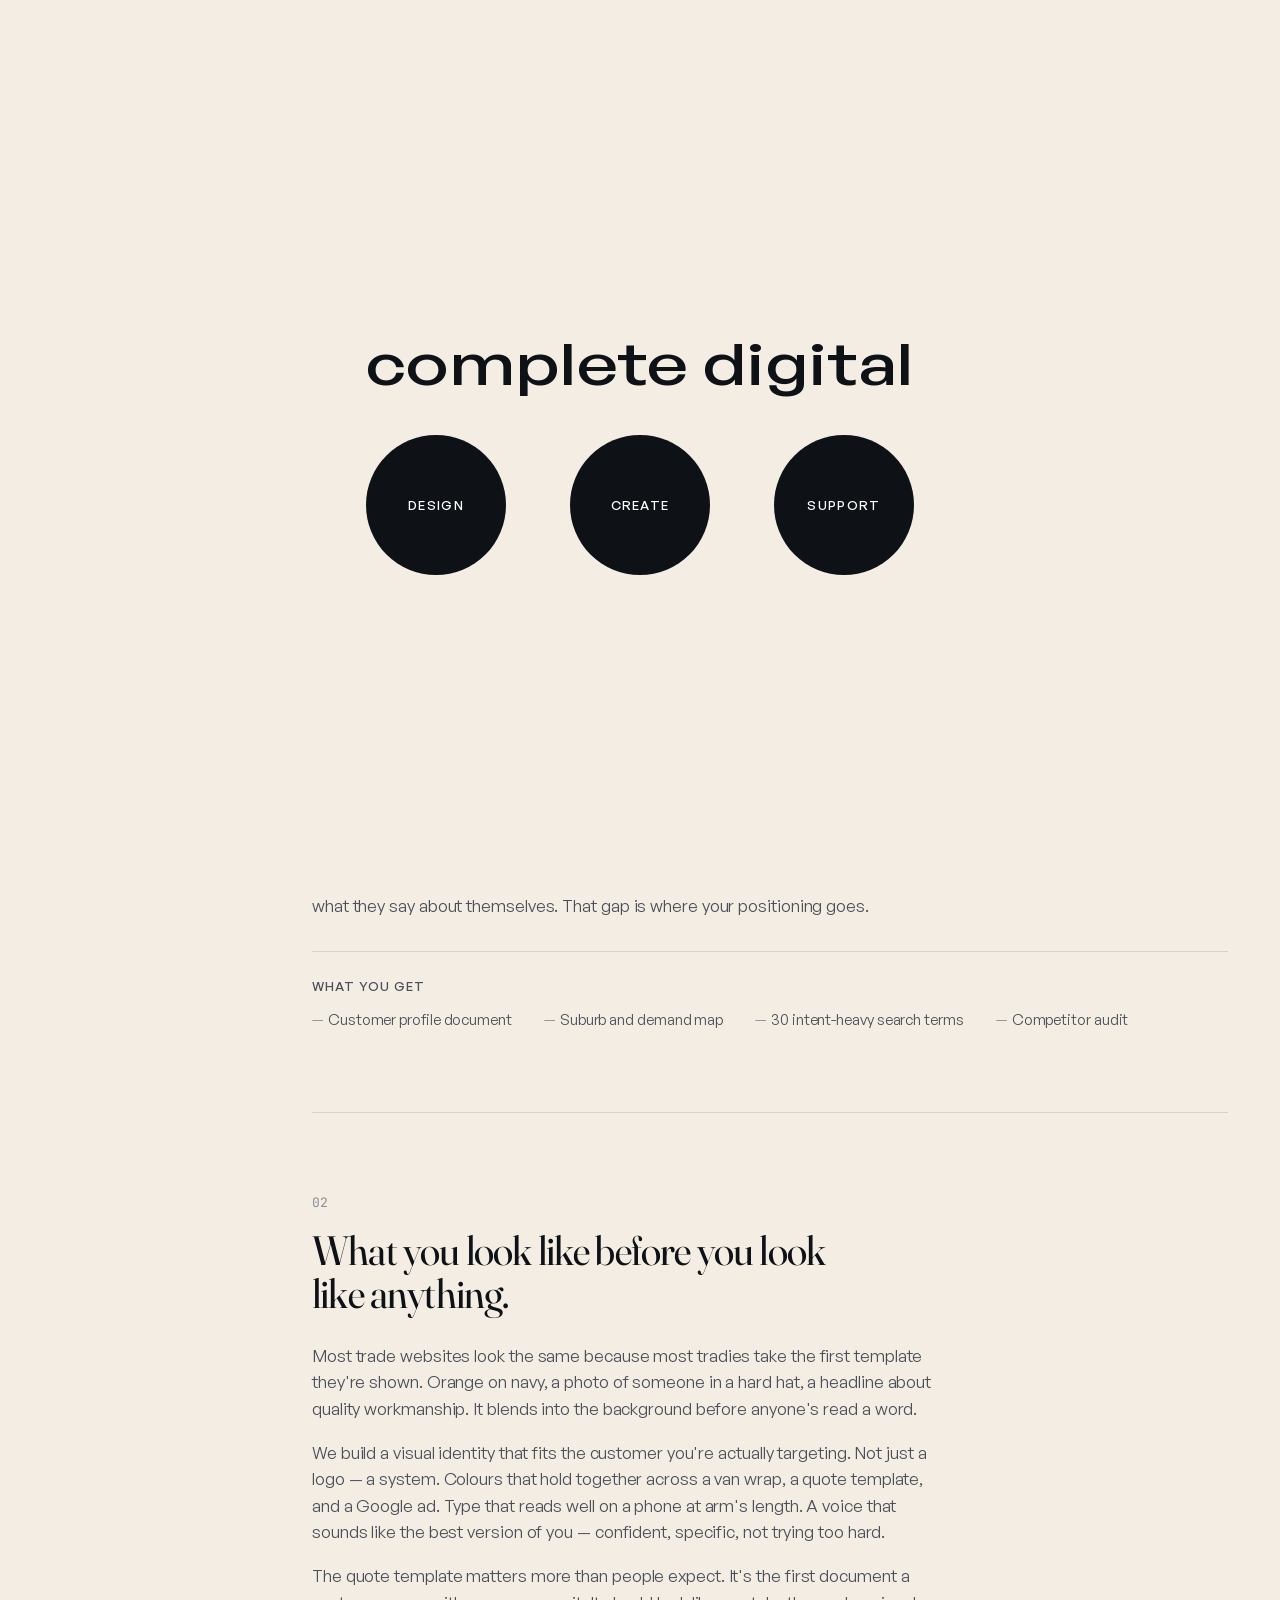
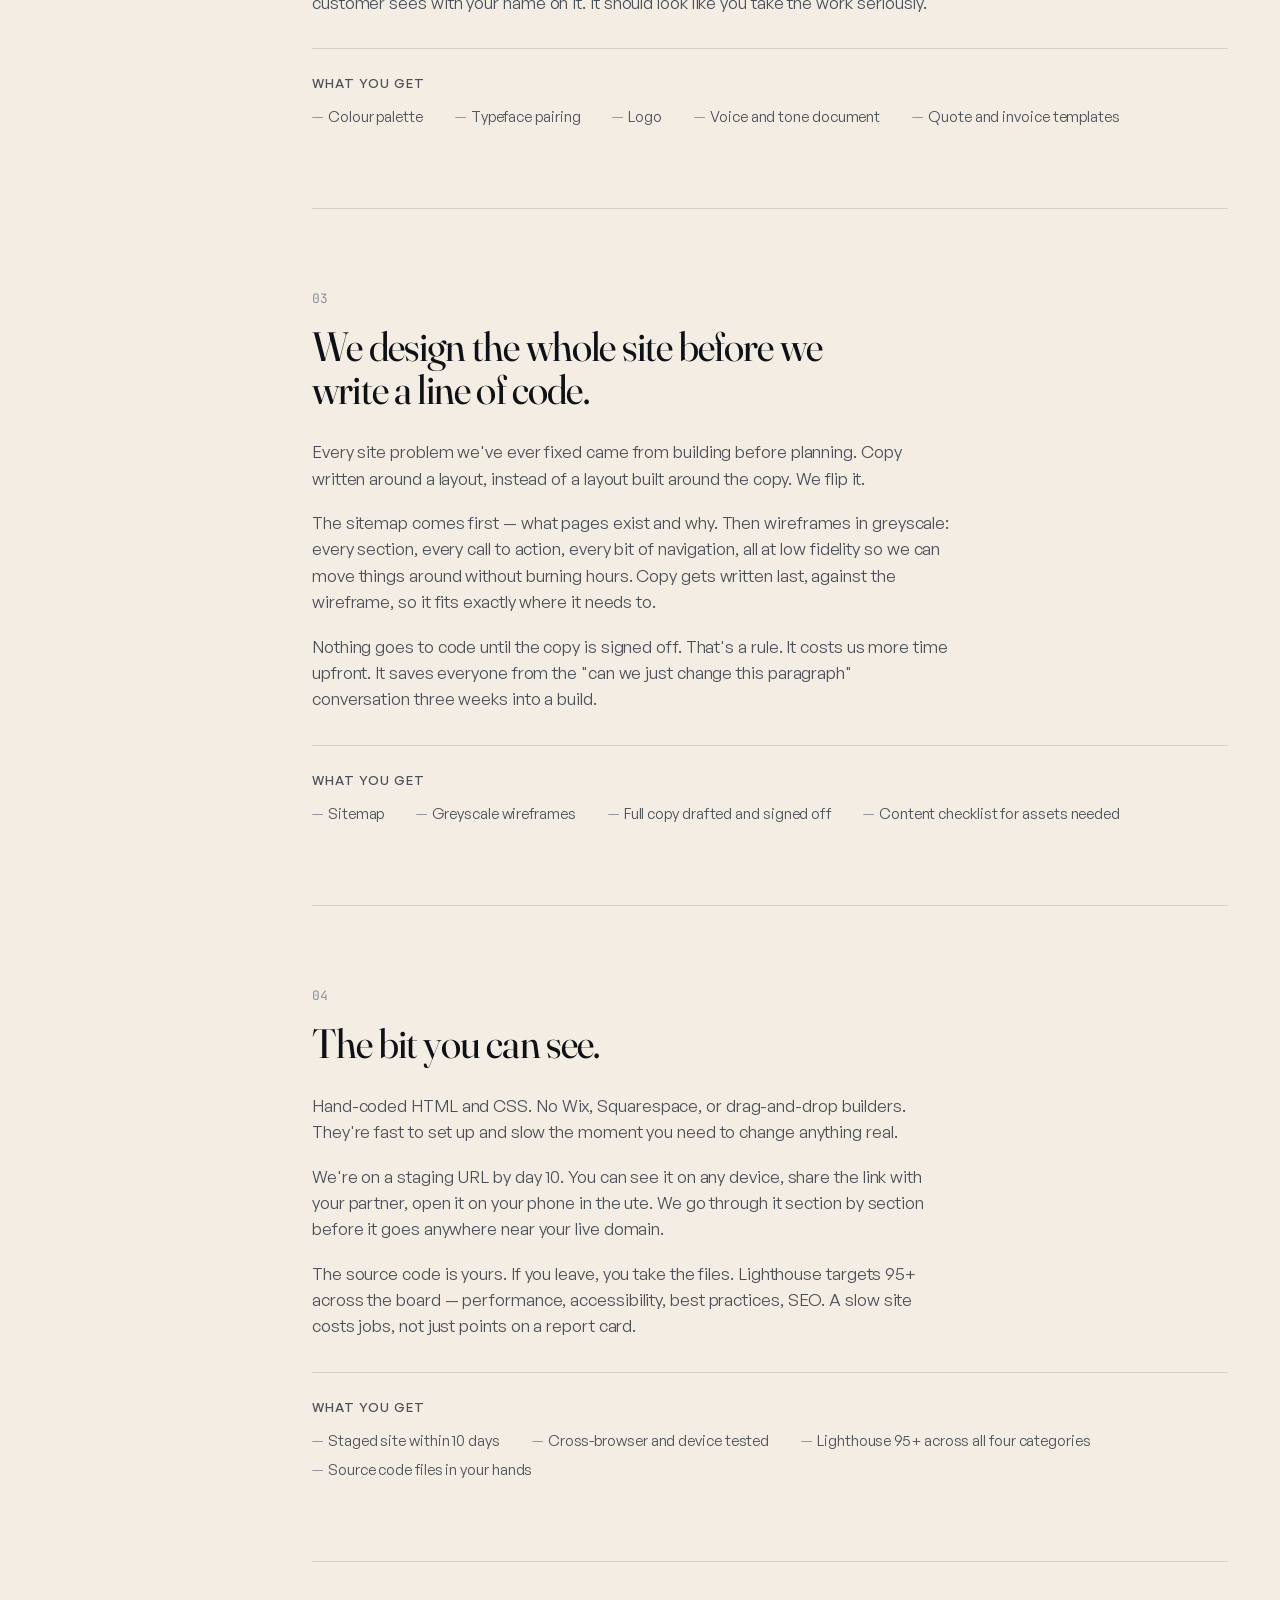
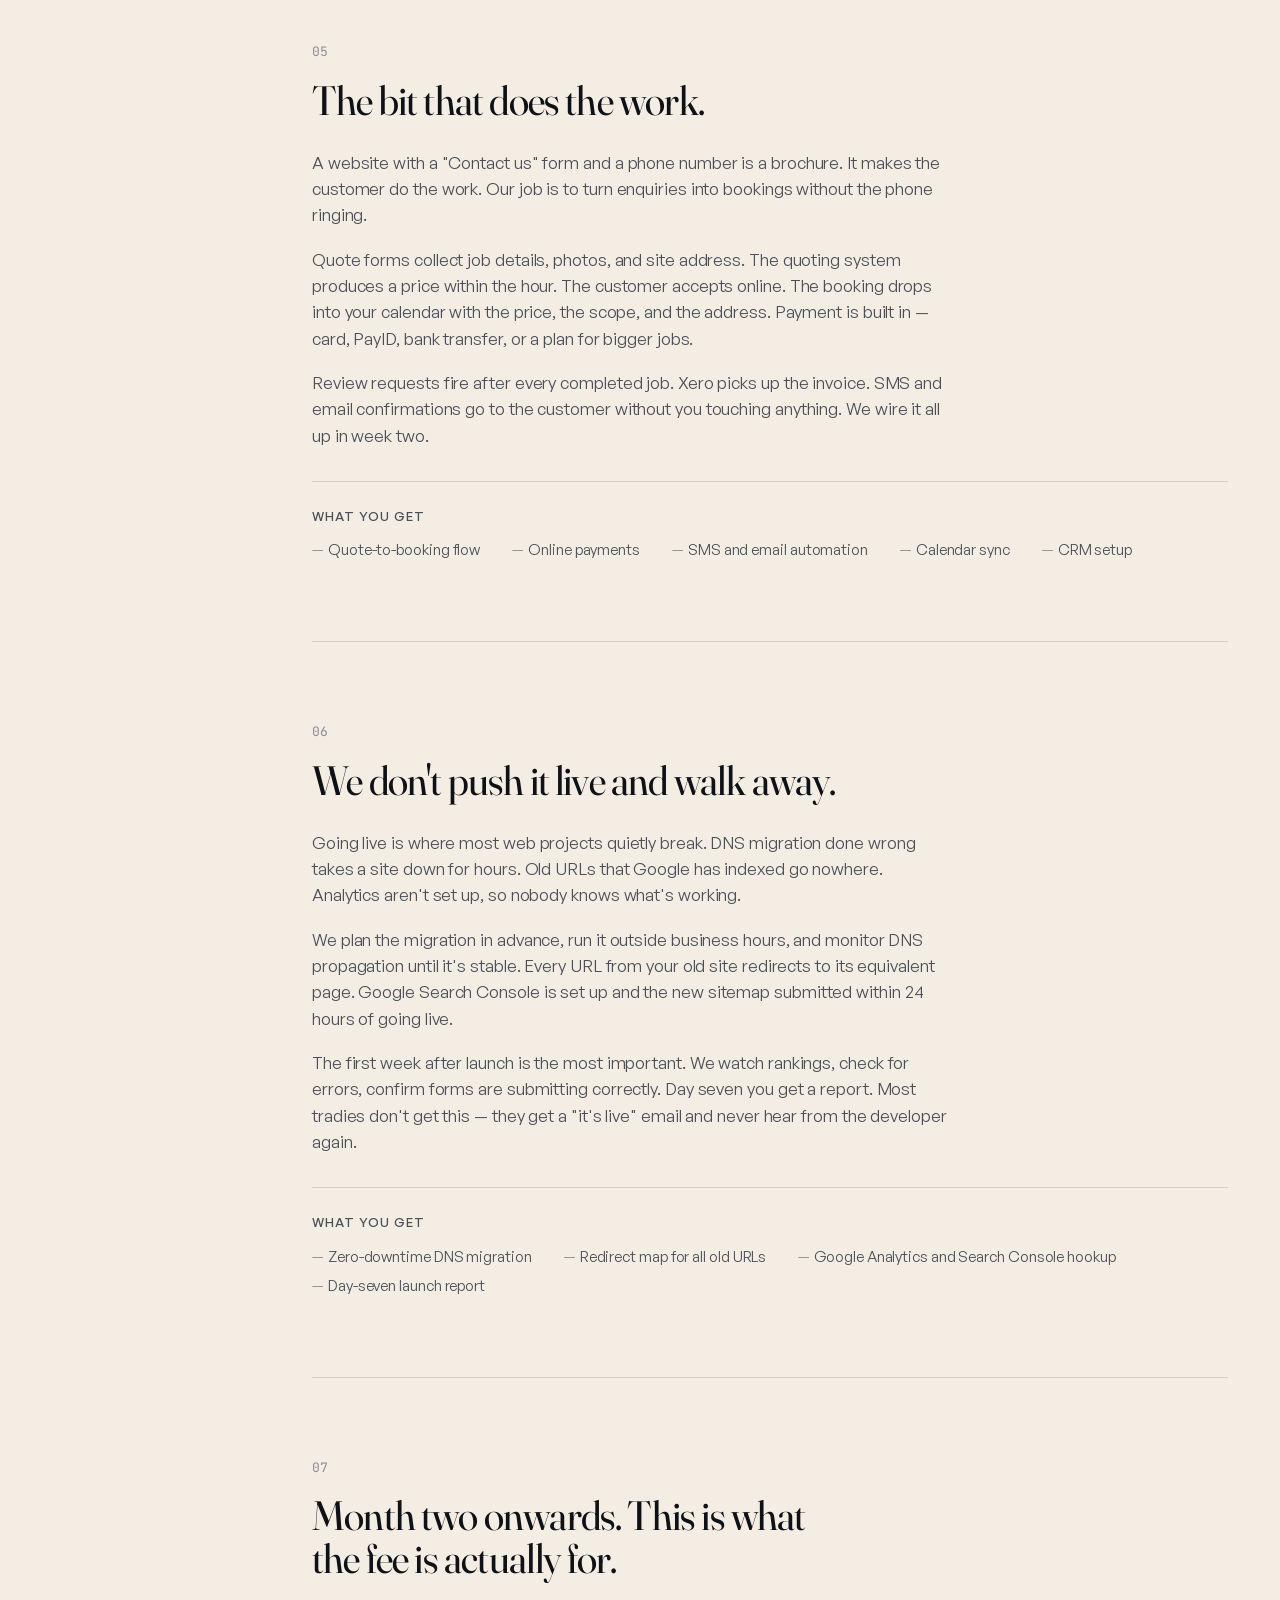
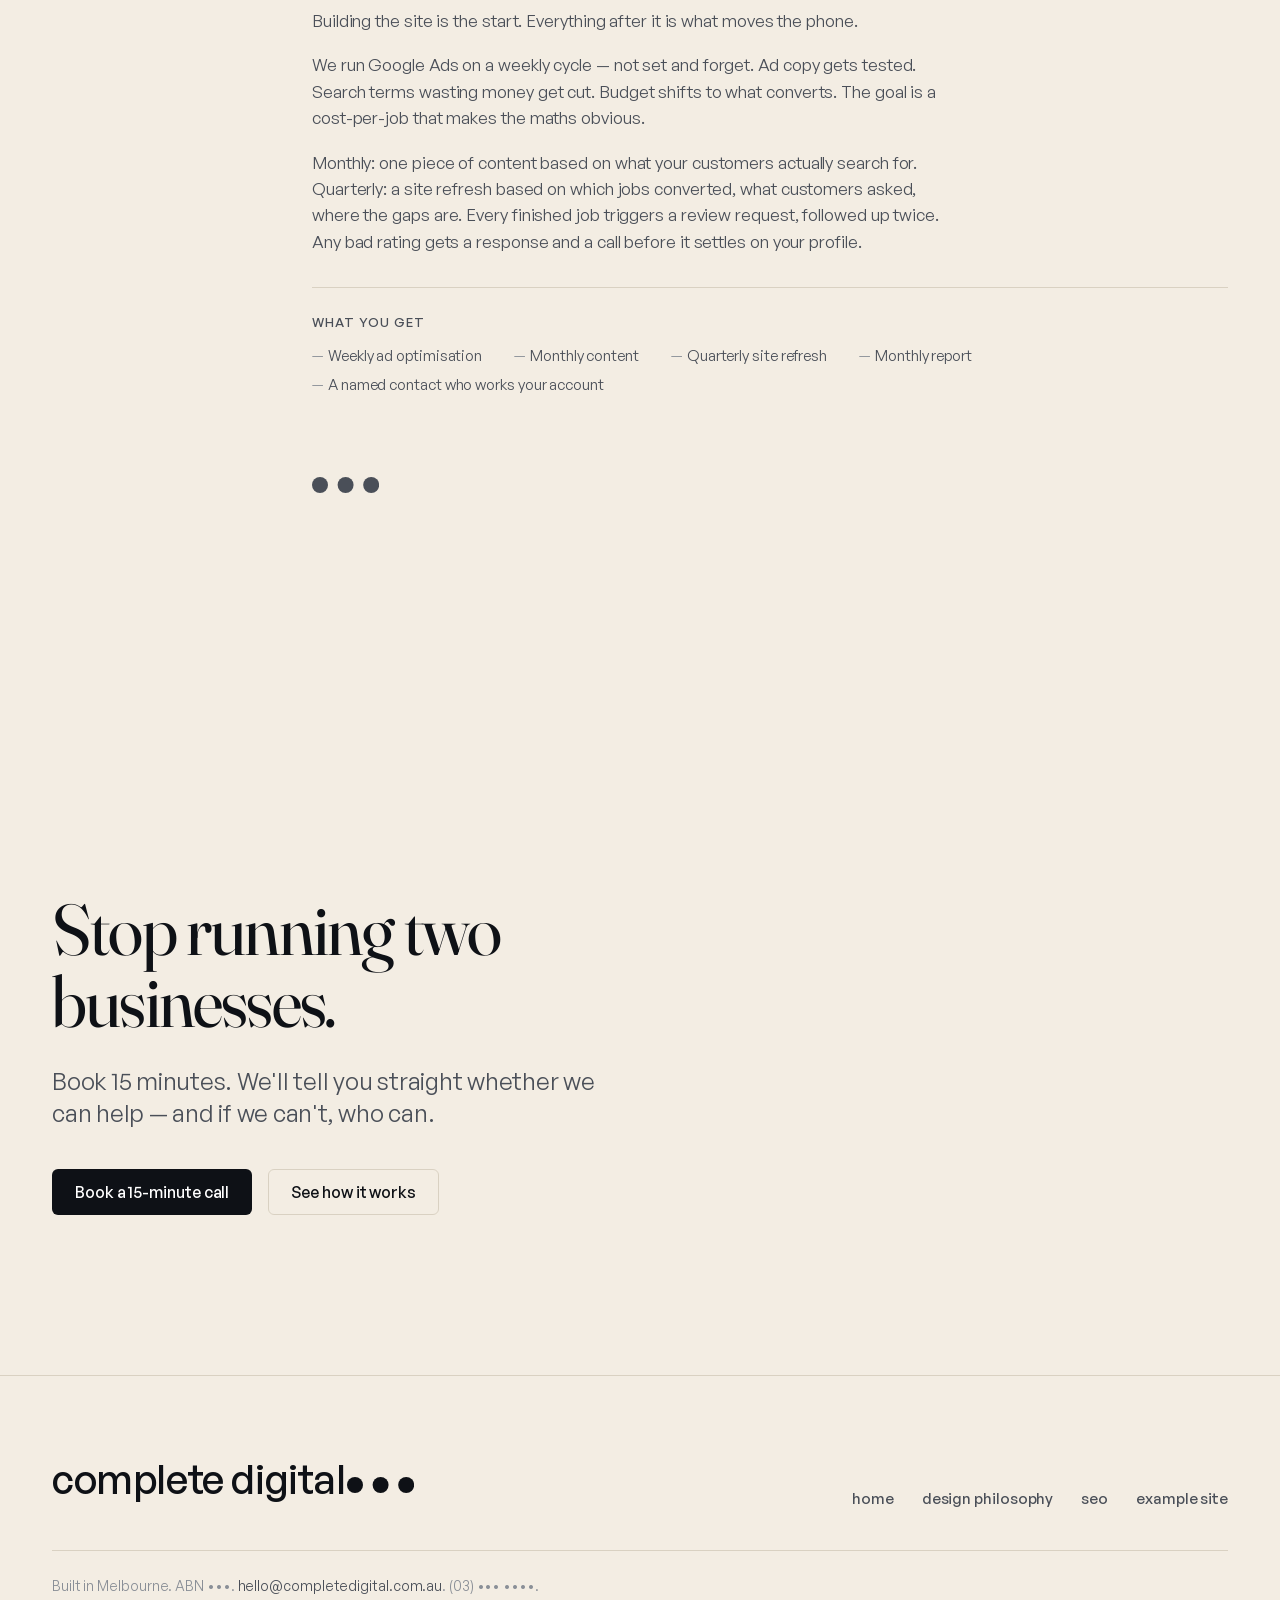
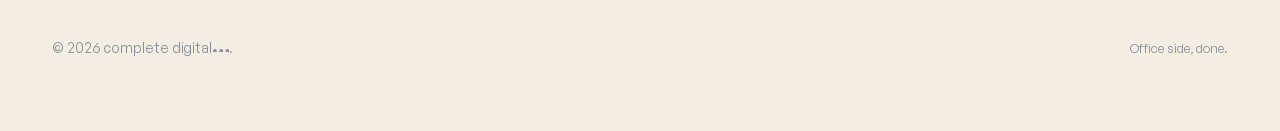
==== commit 2cc86903: "Add beige background and loader screen Warms the site palette from white to a clay-tinted beige (#F3" ====
--- a/design-philosophy/index.html
+++ b/design-philosophy/index.html
@@ -13,8 +13,30 @@
 <link rel="preload" href="../fonts/general-sans-500.woff2" as="font" type="font/woff2" crossorigin>
 <link rel="preload" href="../fonts/fraunces-latin.woff2" as="font" type="font/woff2" crossorigin>
 <link rel="stylesheet" href="../styles.css">
+<script>if(sessionStorage.getItem('cd_loaded'))document.documentElement.classList.add('loader-done');</script>
+<noscript><style>#loader{display:none}</style></noscript>
 </head>
 <body>
+
+<div id="loader" aria-hidden="true" aria-label="Loading">
+  <div class="loader__inner">
+    <svg class="loader__wm" width="548" height="78" viewBox="0 0 548 78" aria-label="complete digital">
+      <text x="0" y="60"
+            font-family="'General Sans', system-ui, sans-serif"
+            font-weight="500"
+            font-size="58"
+            fill="currentColor"
+            textLength="548"
+            lengthAdjust="spacingAndGlyphs">complete digital</text>
+    </svg>
+    <div class="loader__dots">
+      <div class="loader__dot"><span class="loader__dot-label">Design</span></div>
+      <div class="loader__dot"><span class="loader__dot-label">Create</span></div>
+      <div class="loader__dot"><span class="loader__dot-label">Support</span></div>
+    </div>
+  </div>
+  <div class="loader__cover"></div>
+</div>
 
 <nav class="nav" aria-label="Primary">
   <div class="nav__inner">
--- a/styles.css
+++ b/styles.css
@@ -32,12 +32,12 @@
 
 /* ---------- Tokens ---------- */
 :root {
-  --bg: #FFFFFF;
-  --bg-warm: #F7F5F0;
+  --bg: #F3EDE3;
+  --bg-warm: #EAE2D5;
   --ink: #0E1116;
   --ink-2: #4A4F58;
   --ink-3: #8A8F97;
-  --rule: #E6E2D9;
+  --rule: #D9D1C2;
   --accent: #C2410C;
 
   --serif: 'Fraunces', Georgia, 'Times New Roman', serif;
@@ -729,3 +729,101 @@
   .phone__island { top: 2%; width: 30.77%; height: 4.5%; }
   .phone__screen { top: 8.25%; }
 }
+
+/* ============================================================
+   Loader screen
+   Beige field, three large ink dots pulse sequentially.
+   Text stamps into each. Third dot expands to cover in ink,
+   then cover fades revealing the site.
+   ============================================================ */
+#loader {
+  position: fixed;
+  inset: 0;
+  z-index: 9999;
+  background: var(--bg);
+  display: flex;
+  align-items: center;
+  justify-content: center;
+}
+html.loader-done #loader { display: none; }
+
+.loader__inner {
+  display: flex;
+  flex-direction: column;
+  align-items: center;
+  gap: 32px;
+}
+
+/* SVG wordmark spans exactly the same 548px as the dots row */
+.loader__wm { color: var(--ink); display: block; flex: none; }
+
+.loader__dots {
+  display: flex;
+  gap: 64px;
+  flex: none;
+}
+
+.loader__dot {
+  width: 140px;
+  height: 140px;
+  border-radius: 50%;
+  background: var(--ink);
+  display: flex;
+  align-items: center;
+  justify-content: center;
+  flex: none;
+}
+
+/* Pulse: slight spring overshoot for a lively feel */
+.loader__dot.is-active {
+  animation: ldPulse 0.8s cubic-bezier(0.34, 1.4, 0.64, 1) forwards;
+}
+@keyframes ldPulse {
+  0%   { transform: scale(1); }
+  55%  { transform: scale(1.24); }
+  100% { transform: scale(1); }
+}
+
+/* Label stamps in as dot peaks */
+.loader__dot-label {
+  font-family: var(--sans);
+  font-size: 13px;
+  font-weight: 500;
+  letter-spacing: 0.1em;
+  text-transform: uppercase;
+  color: #fff;
+  opacity: 0;
+  transform: scale(1.5);
+  transition: opacity 0.28s ease 0.22s, transform 0.28s cubic-bezier(0.2, 0, 0.2, 1) 0.22s;
+}
+.loader__dot.is-active .loader__dot-label {
+  opacity: 1;
+  transform: scale(1);
+}
+
+/* Expansion cover: starts as zero-radius circle at dot-3 centre */
+.loader__cover {
+  position: fixed;
+  inset: 0;
+  background: var(--ink);
+  z-index: 10000;
+  clip-path: circle(0px at var(--cx, 50vw) var(--cy, 50vh));
+  pointer-events: none;
+}
+.loader__cover.is-expanding {
+  clip-path: circle(200vmax at var(--cx, 50vw) var(--cy, 50vh));
+  transition: clip-path 0.9s cubic-bezier(0.4, 0, 0.15, 1);
+}
+/* Once expanded, fade to transparent so site is revealed */
+.loader__cover.is-fading {
+  transition: opacity 1s ease;
+  opacity: 0;
+}
+
+/* Scale down on small viewports so loader never overflows */
+@media (max-width: 640px) {
+  .loader__inner { transform: scale(0.58); transform-origin: center center; }
+}
+@media (max-width: 400px) {
+  .loader__inner { transform: scale(0.44); transform-origin: center center; }
+}
